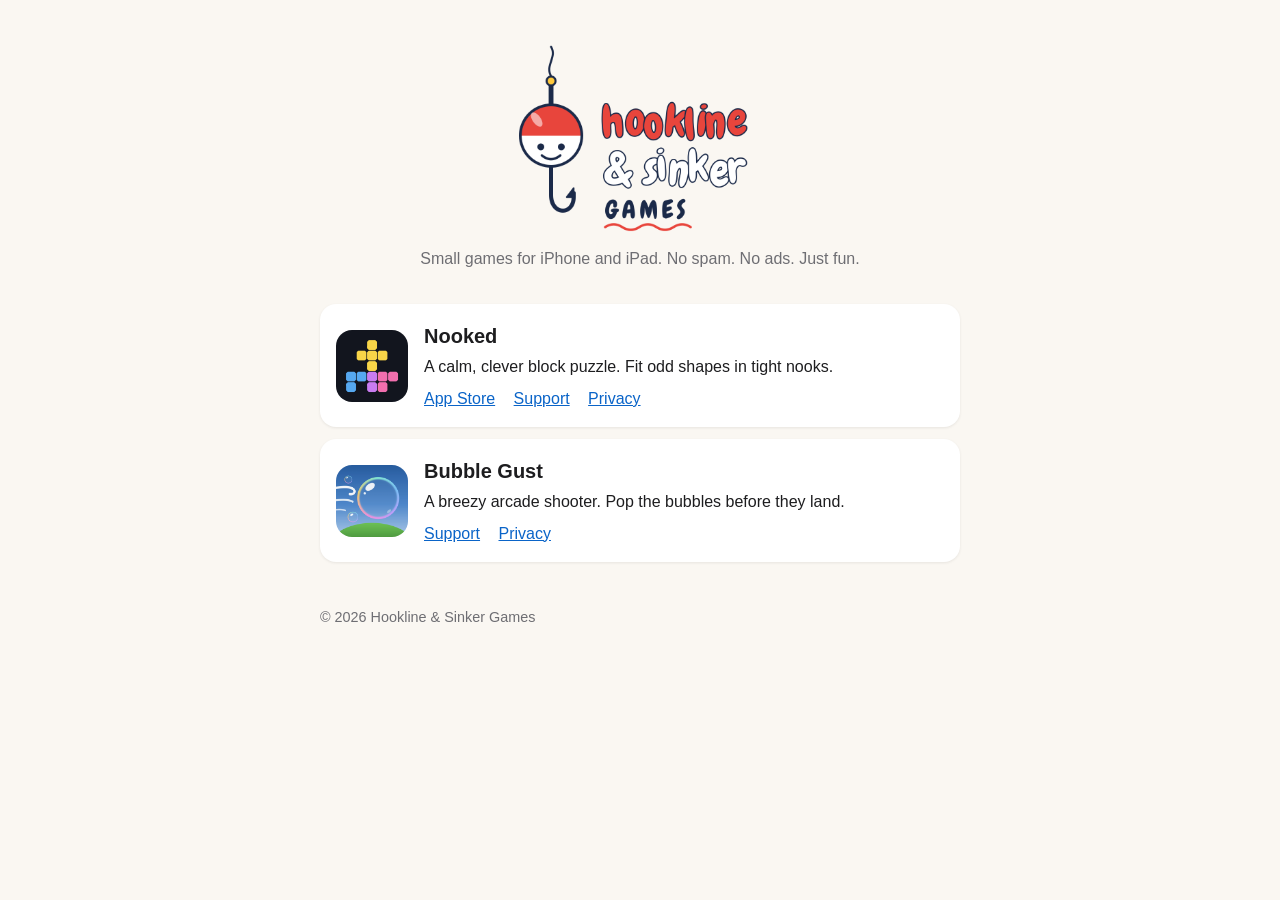
==== index.html @ 19bebbf9 "Hookline & Sinker site: studio home, Nooked and Bubble Gust support and privacy pages Co-Authored-By" ====
<!doctype html>
<html lang="en">
<head>
<meta charset="utf-8">
<meta name="viewport" content="width=device-width,initial-scale=1">
<title>Hookline &amp; Sinker Games</title>
<meta name="description" content="Small, calm games for iPhone and iPad. No spam. No ads. Just fun.">
<link rel="icon" href="assets/bubble-gust-icon.png">
<link rel="stylesheet" href="site.css">
</head>
<body>
<h1 class="sr-only">Hookline &amp; Sinker Games</h1>
<img class="logo" src="assets/studio-logo.png" alt="Hookline &amp; Sinker Games">
<p class="tagline">Small games for iPhone and iPad. No spam. No ads. Just fun.</p>

<ul class="games">
  <li>
    <img src="assets/nooked-icon.png" alt="">
    <div>
      <h2>Nooked</h2>
      <p>A calm, clever block puzzle. Fit odd shapes in tight nooks.</p>
      <div class="links">
        <a href="https://apps.apple.com/app/id6819751570">App Store</a>
        <a href="nooked/">Support</a>
        <a href="nooked/privacy.html">Privacy</a>
      </div>
    </div>
  </li>
  <li>
    <img src="assets/bubble-gust-icon.png" alt="">
    <div>
      <h2>Bubble Gust</h2>
      <p>A breezy arcade shooter. Pop the bubbles before they land.</p>
      <div class="links">
        <a href="bubble-gust/">Support</a>
        <a href="bubble-gust/privacy.html">Privacy</a>
      </div>
    </div>
  </li>
</ul>

<footer>&copy; 2026 Hookline &amp; Sinker Games</footer>
</body>
</html>
---- site.css ----
/* Shared by every page. Same look as Nooked's original support pages. */
body {
  font-family: -apple-system, BlinkMacSystemFont, "Segoe UI", Helvetica, Arial, sans-serif;
  max-width: 640px; margin: 0 auto; padding: 40px 20px;
  line-height: 1.6; color: #1d1d1f; background: #faf7f2;
}
h1 { font-size: 2rem; margin-bottom: .2em; }
h2 { margin-top: 1.8em; }
a { color: #0a64c8; }
footer { margin-top: 3em; font-size: .9rem; color: #6e6e73; }
footer a { color: inherit; }

/* Studio home */
.logo { display: block; width: 260px; max-width: 70%; margin: 0 auto 8px; }
.tagline { text-align: center; color: #6e6e73; margin-top: 0; }
.games { list-style: none; padding: 0; margin: 2em 0 0; }
.games li {
  display: flex; gap: 16px; align-items: center;
  padding: 16px; margin-bottom: 12px; border-radius: 16px; background: #fff;
  box-shadow: 0 1px 3px rgba(0, 0, 0, .08);
}
.games img { width: 72px; height: 72px; border-radius: 16px; flex: none; }
.games h2 { margin: 0; font-size: 1.25rem; }
.games p { margin: 2px 0 6px; }
.games .links a { margin-right: 14px; white-space: nowrap; }
.sr-only { position: absolute; width: 1px; height: 1px; overflow: hidden; clip: rect(0 0 0 0); }
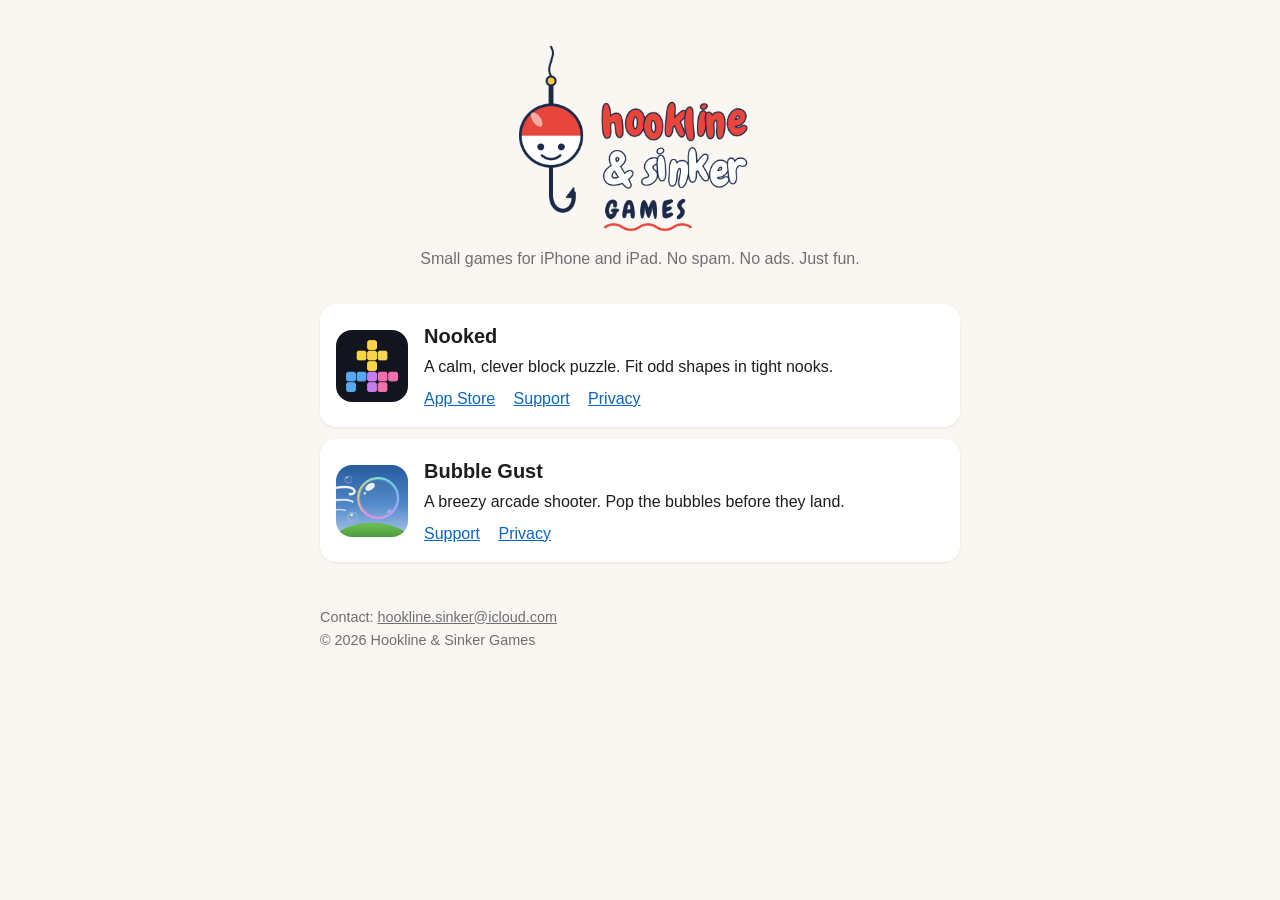
==== commit c7934fe5: "Bubble Gust pages and studio home use hookline.sinker@icloud.com Co-Authored-By: Claude Opus 5.5 <no" ====
--- a/index.html
+++ b/index.html
@@ -39,6 +39,6 @@
   </li>
 </ul>
 
-<footer>&copy; 2026 Hookline &amp; Sinker Games</footer>
+<footer>Contact: <a href="mailto:hookline.sinker@icloud.com">hookline.sinker@icloud.com</a><br>&copy; 2026 Hookline &amp; Sinker Games</footer>
 </body>
 </html>
